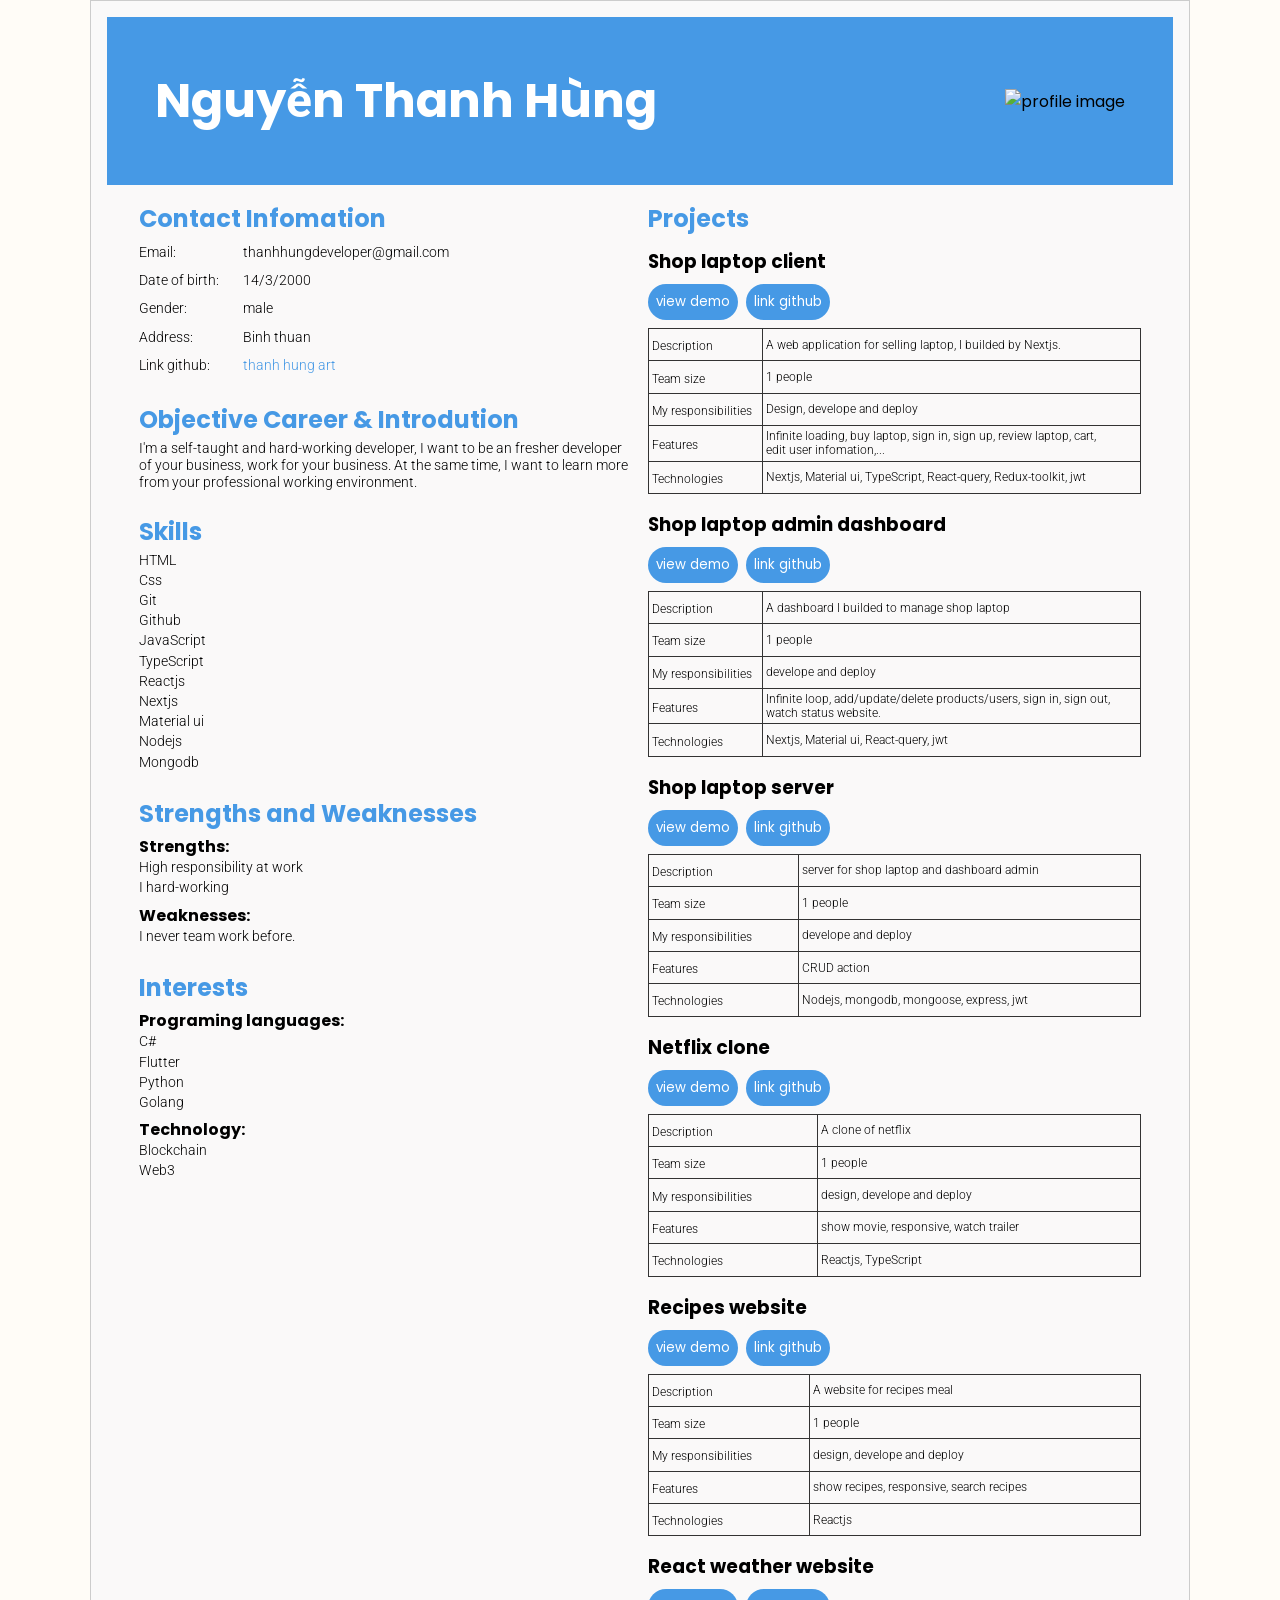
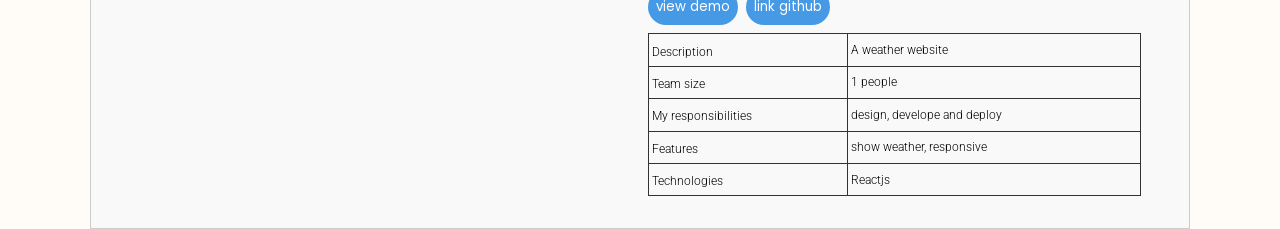
==== index.html @ 05ae8650 "change netflix clone link" ====
<!DOCTYPE html>
<html lang="en">
  <head>
    <meta charset="UTF-8" />
    <meta http-equiv="X-UA-Compatible" content="IE=edge" />
    <meta name="viewport" content="width=device-width, initial-scale=1.0" />
    <link rel="stylesheet" href="./index.css" />
    <title>Thanh hung's resume</title>
    <link rel="preconnect" href="https://fonts.googleapis.com" />
    <link rel="preconnect" href="https://fonts.gstatic.com" crossorigin />
    <link
      href="https://fonts.googleapis.com/css2?family=Poppins:wght@100;200;300;400;500;600;700;800&family=Roboto:wght@100;300;400;500;700&display=swap"
      rel="stylesheet"
    />
  </head>
  <body>
    <div class="container">
      <main>
        <header>
          <h1>Nguyễn Thanh Hùng</h1>
          <img src="" alt="profile image" />
        </header>
        <div class="body">
          <div class="column1">
            <section class="block1">
              <h2>Contact Infomation</h2>
              <ul>
                <li>
                  <h4>Email:</h4>
                  <p>thanhhungdeveloper@gmail.com</p>
                </li>
                <li>
                  <h4>Date of birth:</h4>
                  <p>14/3/2000</p>
                </li>
                <li>
                  <h4>Gender:</h4>
                  <p>male</p>
                </li>
                <li>
                  <h4>Address:</h4>
                  <p>Binh thuan</p>
                </li>
                <li>
                  <h4>Link github:</h4>
                  <a class="linkGithub" href="https://github.com/thanhhung-art" target="_blank">
                    <p>thanh hung art</p>
                  </a>
                </li>
              </ul>
            </section>
            <section class="block2">
              <h2>Objective Career & Introdution</h2>
              <p>
                I'm a self-taught and hard-working developer, I want to be an
                fresher developer of your business, work for your business. At
                the same time, I want to learn more from your professional
                working environment.
              </p>
            </section>
            <section class="block3">
              <h2>Skills</h2>
              <ul>
                <li><p>HTML</p></li>
                <li><p>Css</p></li>
                <li><p>Git</p></li>
                <li><p>Github</p></li>
                <li><p>JavaScript</p></li>
                <li><p>TypeScript</p></li>
                <li><p>Reactjs</p></li>
                <li><p>Nextjs</p></li>
                <li><p>Material ui</p></li>
                <li><p>Nodejs</p></li>
                <li><p>Mongodb</p></li>
              </ul>
            </section>
            <section class="block5">
              <h2>Strengths and Weaknesses</h2>
              <ul>
                <h3>Strengths:</h3>
                <li><p>High responsibility at work</p></li>
                <li><p>I hard-working</p></li>
              </ul>
              <ul>
                <h3>Weaknesses:</h3>
                <li><p>I never team work before.</p></li>
              </ul>
            </section>
            <section class="block6">
              <h2>Interests</h2>
              <ul>
                <h3>Programing languages:</h3>
                <li><p>C#</p></li>
                <li><p>Flutter</p></li>
                <li><p>Python</p></li>
                <li><p>Golang</p></li>
              </ul>
              <ul>
                <h3>Technology:</h3>
                <li><p>Blockchain</p></li>
                <li><p>Web3</p></li>
              </ul>
            </section>
          </div>
          <div class="column2">
            <section class="block4">
              <h2>Projects</h2>
              <ul class="container-projects"></ul>
            </section>
          </div>
        </div>
      </main>
    </div>
  </body>
  <script>
    const projects = [
      {
        name: "Shop laptop client",
        link: "https://shop-laptop.vercel.app",
        github: "https://github.com/thanhhung-art/shop-laptop",
        description:
          "A web application for selling laptop, I builded by Nextjs.",
        teamSize: "1 people",
        myResponsibilities: "Design, develope and deploy",
        features:
          "Infinite loading, buy laptop, sign in, sign up, review laptop, cart, edit user infomation,...",
        technologies:
          "Nextjs, Material ui, TypeScript, React-query, Redux-toolkit, jwt",
      },
      {
        name: "Shop laptop admin dashboard",
        link: "https://shop-laptop-admin.vercel.app",
        github: "https://github.com/thanhhung-art/shop-laptop-admin",
        description: "A dashboard I builded to manage shop laptop",
        teamSize: "1 people",
        myResponsibilities: "develope and deploy",
        features:
          "Infinite loop, add/update/delete products/users, sign in, sign out, watch status website.",
        technologies: "Nextjs, Material ui, React-query, jwt",
      },
      {
        name: "Shop laptop server",
        link: "https://github.com/thanhhung-art/shop-laptop-server",
        github: "https://github.com/thanhhung-art/shop-laptop-server",
        description: "server for shop laptop and dashboard admin",
        teamSize: "1 people",
        myResponsibilities: "develope and deploy",
        features: "CRUD action",
        technologies: "Nodejs, mongodb, mongoose, express, jwt",
      },
      {
        name: "Netflix clone",
        link: "https://netflix-clone-alpha-liard.vercel.app/",
        github: "https://github.com/thanhhung-art/netflix-clone",
        description: "A clone of netflix",
        teamSize: "1 people",
        myResponsibilities: "design, develope and deploy",
        features: "show movie, responsive, watch trailer",
        technologies: "Reactjs, TypeScript",
      },
      {
        name: "Recipes website",
        link: "https://recipes-meal.vercel.app/",
        github: "https://github.com/thanhhung-art/recipes-meal",
        description: "A website for recipes meal",
        teamSize: "1 people",
        myResponsibilities: "design, develope and deploy",
        features: "show recipes, responsive, search recipes",
        technologies: "Reactjs",
      },
      {
        name: "React weather website",
        link: "https://weather-website-firebase-react.web.app/",
        github: "https://github.com/thanhhung-art/react-weather-website",
        description: "A weather website",
        teamSize: "1 people",
        myResponsibilities: "design, develope and deploy",
        features: "show weather, responsive",
        technologies: "Reactjs",
      },
    ];
    const ul = document.querySelector(".container-projects");
    const hr = document.createElement("hr");

    projects.forEach((project) => {
      const li = document.createElement("li");
      const h3 = document.createElement("h3");
      const p = document.createElement("p");
      const wrapperLinks = document.createElement("div");
      const a = document.createElement("a");
      const h4 = document.createElement("h4");
      const table = document.createElement("table");
      const tr = document.createElement("tr");
      const td = document.createElement("td");
      const button = document.createElement("button");

      h3.innerHTML = project.name;
      a.href = project.link;
      a.target = "_blank";

      wrapperLinks.classList.add("wrapper-links");
      wrapperLinks.innerHTML = `
        <a href="${project.link}" target="_blank">
          <button class="link-button">view demo</button>
        </a>
        <a href="${project.github}" target="_blank">
          <button class="link-button">link github</button>
        </a>
      `;

      table.innerHTML = `
        <tr>
          <td><h4>Description</h4></td>
          <td><p>${project.description}</p></td>
        </tr>
        <tr>
          <td><h4>Team size</h4></td>
          <td><p>${project.teamSize}</p></td>
        </tr>
        <tr>
          <td><h4>My responsibilities</h4></td>
          <td><p>${project.myResponsibilities}</p></td>
        </tr>
        <tr>
          <td><h4>Features</h4></td>
          <td><p>${project.features}</p></td>
        </tr>
        <tr>
          <td><h4>Technologies</h4></td>
          <td><p>${project.technologies}</p></td>
        </tr>
      `;

      li.appendChild(h3);
      li.appendChild(wrapperLinks);
      li.appendChild(table);
      ul.appendChild(li);
    });
  </script>
</html>
---- index.css ----
:root {
  --color-primary: #4699e5;
  --color-secondary: #001219;
}

* {
  padding: 0;
  margin: 0;
  box-sizing: border-box;
  font-family: "Poppins","Roboto", sans-serif;
}

body {
  background: #fffcf7;
}

main {
  max-width: 1100px;
  border: 1px solid #ccc;
  margin: 0 auto;
  padding: 1rem;
  background-color: #faf9f9;
}

header {
  display: flex;
  justify-content: space-between;
  align-items: center;
  background-color: var(--color-primary);
  padding: 3rem;
}

a {
  text-decoration: none;
  color: #001219;
}

h1 {
  font-size: 3rem;
  color: #fff;
}

h2 {
  padding-bottom: 3px;
  color: var(--color-primary);  
}

h4,
p {
  font-size: 0.9rem;
  font-weight: 300;
  font-family: "Roboto", sans-serif;
}

ul {
  list-style: none;
}

ul li {
  margin-bottom: 0.2rem;
}

li h4 {
  display: inline-block;
  min-width: 100px;
}

table {
  border-collapse: collapse;
  width: 100%;
}

table td {
  border: 1px solid #333;
  padding: 0.2rem;
}

table td p {
  max-width: 350px;
}

hr {
  margin: 1rem 0;
}

.block1 li p {
  font-size: 0.9rem;
  display: inline-block;
}

.block4 ul li p {
  font-size: 12px;
  font-weight: 300;
}

.block4 ul li h4 {
  font-size: 12px;
  font-weight: 300;
}

.block4 h2 {
  margin-bottom: .5rem;
}

.block5 h3 {
  font-size: 1rem;
}

.block5 h3 {
  margin-bottom: 0;
}

.block5 ul:last-child {
  margin-top: .4rem;
}

.block6 h3 {
  font-size: 1rem;
}

.block6 ul:last-child {
  margin-top: .4rem;
}

.body {
  margin-top: 1rem;
  display: grid;
  grid-template-columns: 1fr 1fr;
  gap: 1rem;
  padding: 0 2rem;
}

.link-button {
  padding: 0.5rem;
  border-radius: 1.5rem;
  color: #fff;
  cursor: pointer;
  background-color: var(--color-primary);
  outline: none;
  border: none;
}

.column1 {
  display: flex;
  flex-direction: column;
  gap: 1.4rem;
}

.block4 ul li {
  margin-bottom: 1rem;
}

.wrapper-links {
  display: flex;
  align-items: center;
  margin: 0.5rem 0;
  gap: .5rem;
}

.linkGithub {
  color: var(--color-primary);
}


@media screen and (max-width: 768px) {
  header {
    padding: 1rem;
  }

  h2 {
    font-size: 1.2rem;
  }

  p {
    font-size: .8rem;
  }

  h3 {
    font-size: 1rem;
  }

  h1 {
    font-size: 2rem;
    max-width: 170px;
  }

  .body {
    grid-template-columns: 1fr;
    padding: 0;
  }
}
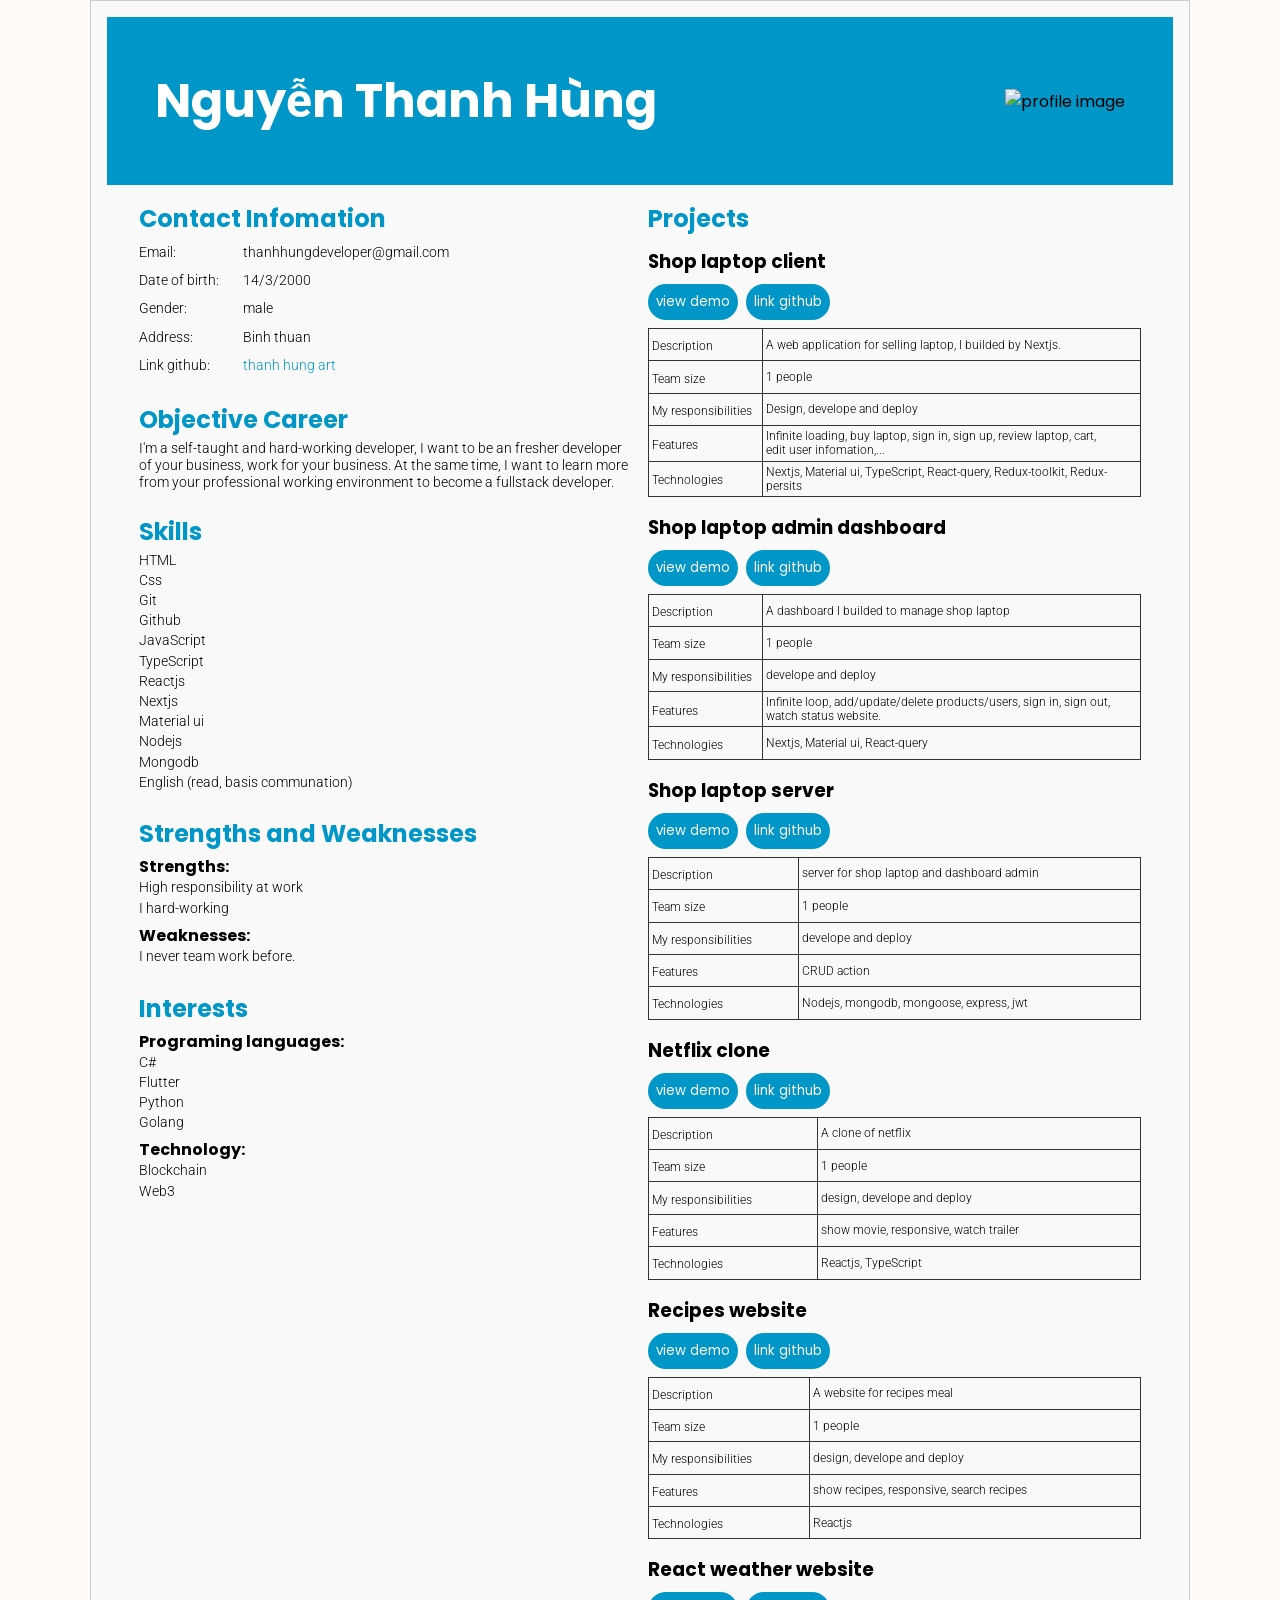
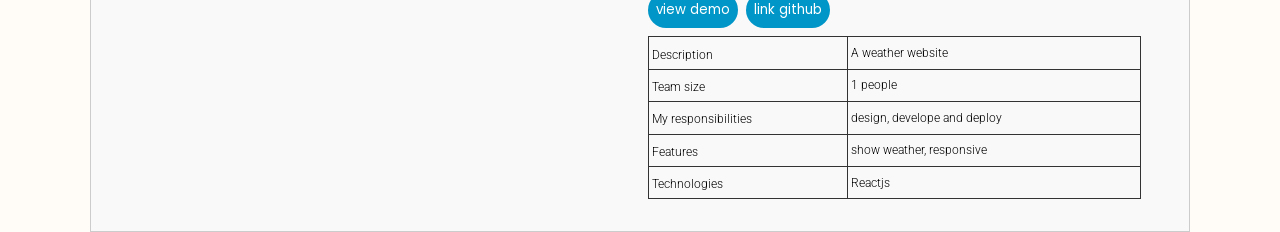
==== commit 70e1702c: "small update" ====
--- a/index.html
+++ b/index.html
@@ -22,7 +22,7 @@
         </header>
         <div class="body">
           <div class="column1">
-            <section class="block1">
+            <section class="block block1">
               <h2>Contact Infomation</h2>
               <ul>
                 <li>
@@ -49,16 +49,16 @@
                 </li>
               </ul>
             </section>
-            <section class="block2">
-              <h2>Objective Career & Introdution</h2>
+            <section class="block block2">
+              <h2>Objective Career</h2>
               <p>
                 I'm a self-taught and hard-working developer, I want to be an
                 fresher developer of your business, work for your business. At
                 the same time, I want to learn more from your professional
-                working environment.
+                working environment to become a fullstack developer.
               </p>
             </section>
-            <section class="block3">
+            <section class="block block3">
               <h2>Skills</h2>
               <ul>
                 <li><p>HTML</p></li>
@@ -72,9 +72,10 @@
                 <li><p>Material ui</p></li>
                 <li><p>Nodejs</p></li>
                 <li><p>Mongodb</p></li>
-              </ul>
-            </section>
-            <section class="block5">
+                <li><p>English (read, basis communation)</p></li>
+              </ul>
+            </section>
+            <section class="block block5">
               <h2>Strengths and Weaknesses</h2>
               <ul>
                 <h3>Strengths:</h3>
@@ -86,7 +87,7 @@
                 <li><p>I never team work before.</p></li>
               </ul>
             </section>
-            <section class="block6">
+            <section class="block block6">
               <h2>Interests</h2>
               <ul>
                 <h3>Programing languages:</h3>
@@ -103,7 +104,7 @@
             </section>
           </div>
           <div class="column2">
-            <section class="block4">
+            <section class="block block4">
               <h2>Projects</h2>
               <ul class="container-projects"></ul>
             </section>
@@ -125,7 +126,7 @@
         features:
           "Infinite loading, buy laptop, sign in, sign up, review laptop, cart, edit user infomation,...",
         technologies:
-          "Nextjs, Material ui, TypeScript, React-query, Redux-toolkit, jwt",
+          "Nextjs, Material ui, TypeScript, React-query, Redux-toolkit, Redux-persits",
       },
       {
         name: "Shop laptop admin dashboard",
@@ -136,7 +137,7 @@
         myResponsibilities: "develope and deploy",
         features:
           "Infinite loop, add/update/delete products/users, sign in, sign out, watch status website.",
-        technologies: "Nextjs, Material ui, React-query, jwt",
+        technologies: "Nextjs, Material ui, React-query",
       },
       {
         name: "Shop laptop server",
--- a/index.css
+++ b/index.css
@@ -1,5 +1,7 @@
 :root {
   --color-primary: #4699e5;
+  --color-primary: #0077b6;
+  --color-primary: #0096c7;
   --color-secondary: #001219;
 }
 
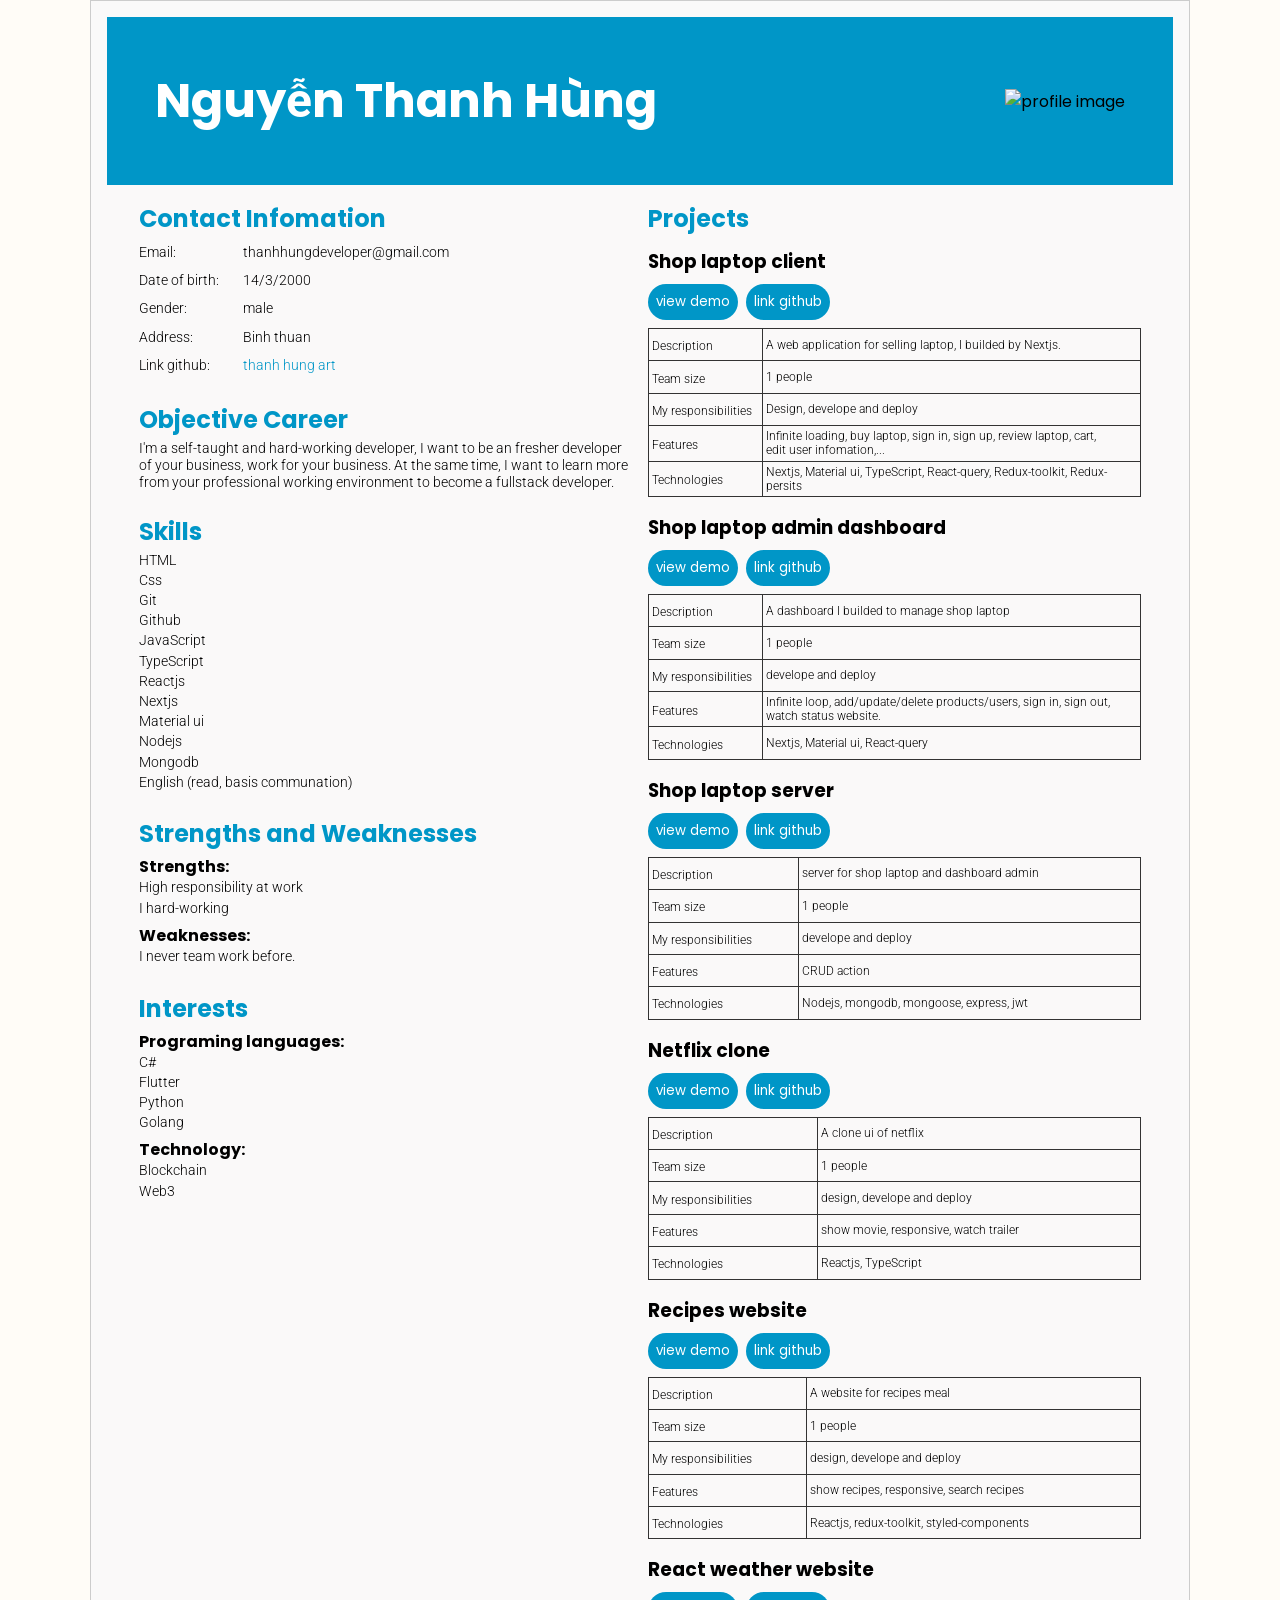
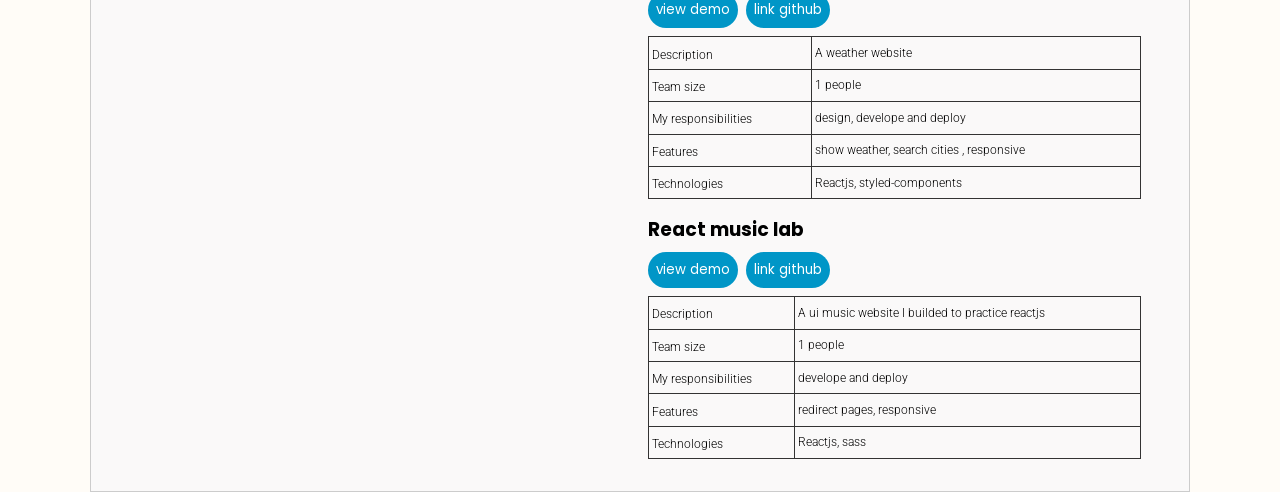
==== commit 4878108c: "add react music lab project" ====
--- a/index.html
+++ b/index.html
@@ -153,7 +153,7 @@
         name: "Netflix clone",
         link: "https://netflix-clone-alpha-liard.vercel.app/",
         github: "https://github.com/thanhhung-art/netflix-clone",
-        description: "A clone of netflix",
+        description: "A clone ui of netflix",
         teamSize: "1 people",
         myResponsibilities: "design, develope and deploy",
         features: "show movie, responsive, watch trailer",
@@ -167,7 +167,7 @@
         teamSize: "1 people",
         myResponsibilities: "design, develope and deploy",
         features: "show recipes, responsive, search recipes",
-        technologies: "Reactjs",
+        technologies: "Reactjs, redux-toolkit, styled-components",
       },
       {
         name: "React weather website",
@@ -176,9 +176,19 @@
         description: "A weather website",
         teamSize: "1 people",
         myResponsibilities: "design, develope and deploy",
-        features: "show weather, responsive",
-        technologies: "Reactjs",
-      },
+        features: "show weather, search cities ,  responsive",
+        technologies: "Reactjs, styled-components",
+      },
+      {
+        name: "React music lab",
+        link: "https://react-music-lab.vercel.app/",
+        github: "https://github.com/thanhhung-art/react-music-lab",
+        description: "A ui music website I builded to practice reactjs",
+        teamSize: "1 people",
+        myResponsibilities: "develope and deploy",
+        features: "redirect pages, responsive",
+        technologies: "Reactjs, sass",
+      }
     ];
     const ul = document.querySelector(".container-projects");
     const hr = document.createElement("hr");
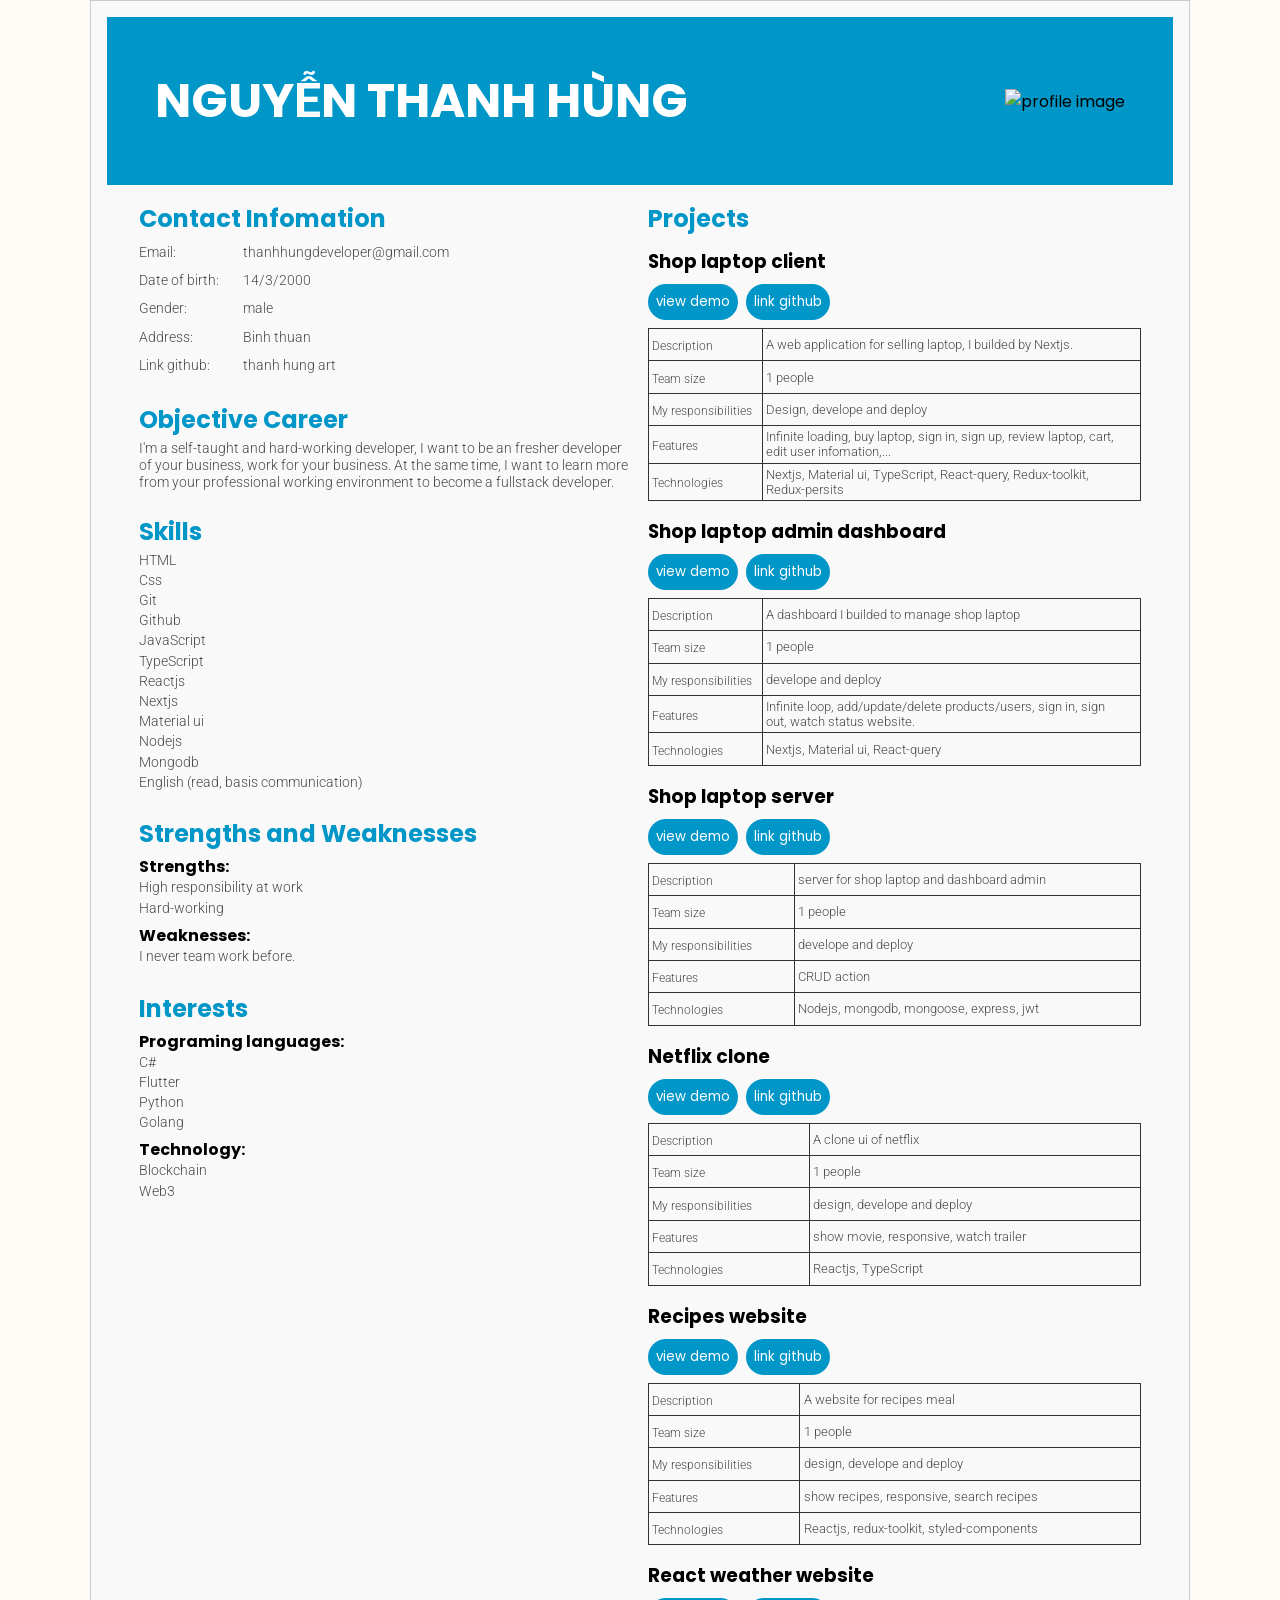
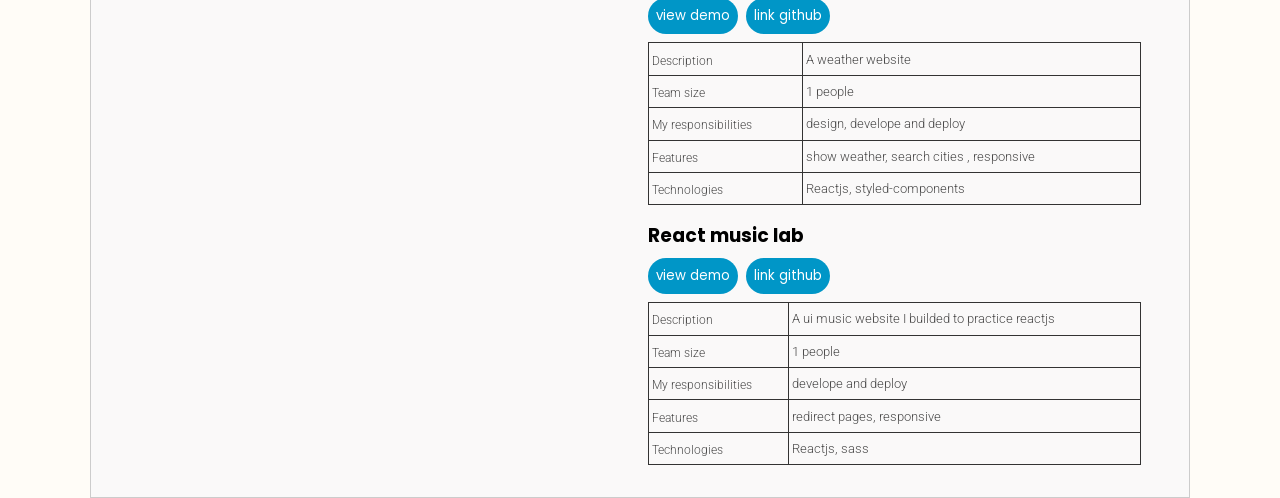
==== commit 1965ff62: "change h1 tag, change color text" ====
--- a/index.html
+++ b/index.html
@@ -17,7 +17,7 @@
     <div class="container">
       <main>
         <header>
-          <h1>Nguyễn Thanh Hùng</h1>
+          <h1>NGUYỄN THANH HÙNG</h1>
           <img src="" alt="profile image" />
         </header>
         <div class="body">
@@ -72,7 +72,7 @@
                 <li><p>Material ui</p></li>
                 <li><p>Nodejs</p></li>
                 <li><p>Mongodb</p></li>
-                <li><p>English (read, basis communation)</p></li>
+                <li><p>English (read, basis communication)</p></li>
               </ul>
             </section>
             <section class="block block5">
@@ -80,7 +80,7 @@
               <ul>
                 <h3>Strengths:</h3>
                 <li><p>High responsibility at work</p></li>
-                <li><p>I hard-working</p></li>
+                <li><p>Hard-working</p></li>
               </ul>
               <ul>
                 <h3>Weaknesses:</h3>
--- a/index.css
+++ b/index.css
@@ -52,6 +52,7 @@
   font-size: 0.9rem;
   font-weight: 300;
   font-family: "Roboto", sans-serif;
+  color: rgba(0,0,0,0.7);
 }
 
 ul {
@@ -91,7 +92,7 @@
 }
 
 .block4 ul li p {
-  font-size: 12px;
+  font-size: .8rem;
   font-weight: 300;
 }
 
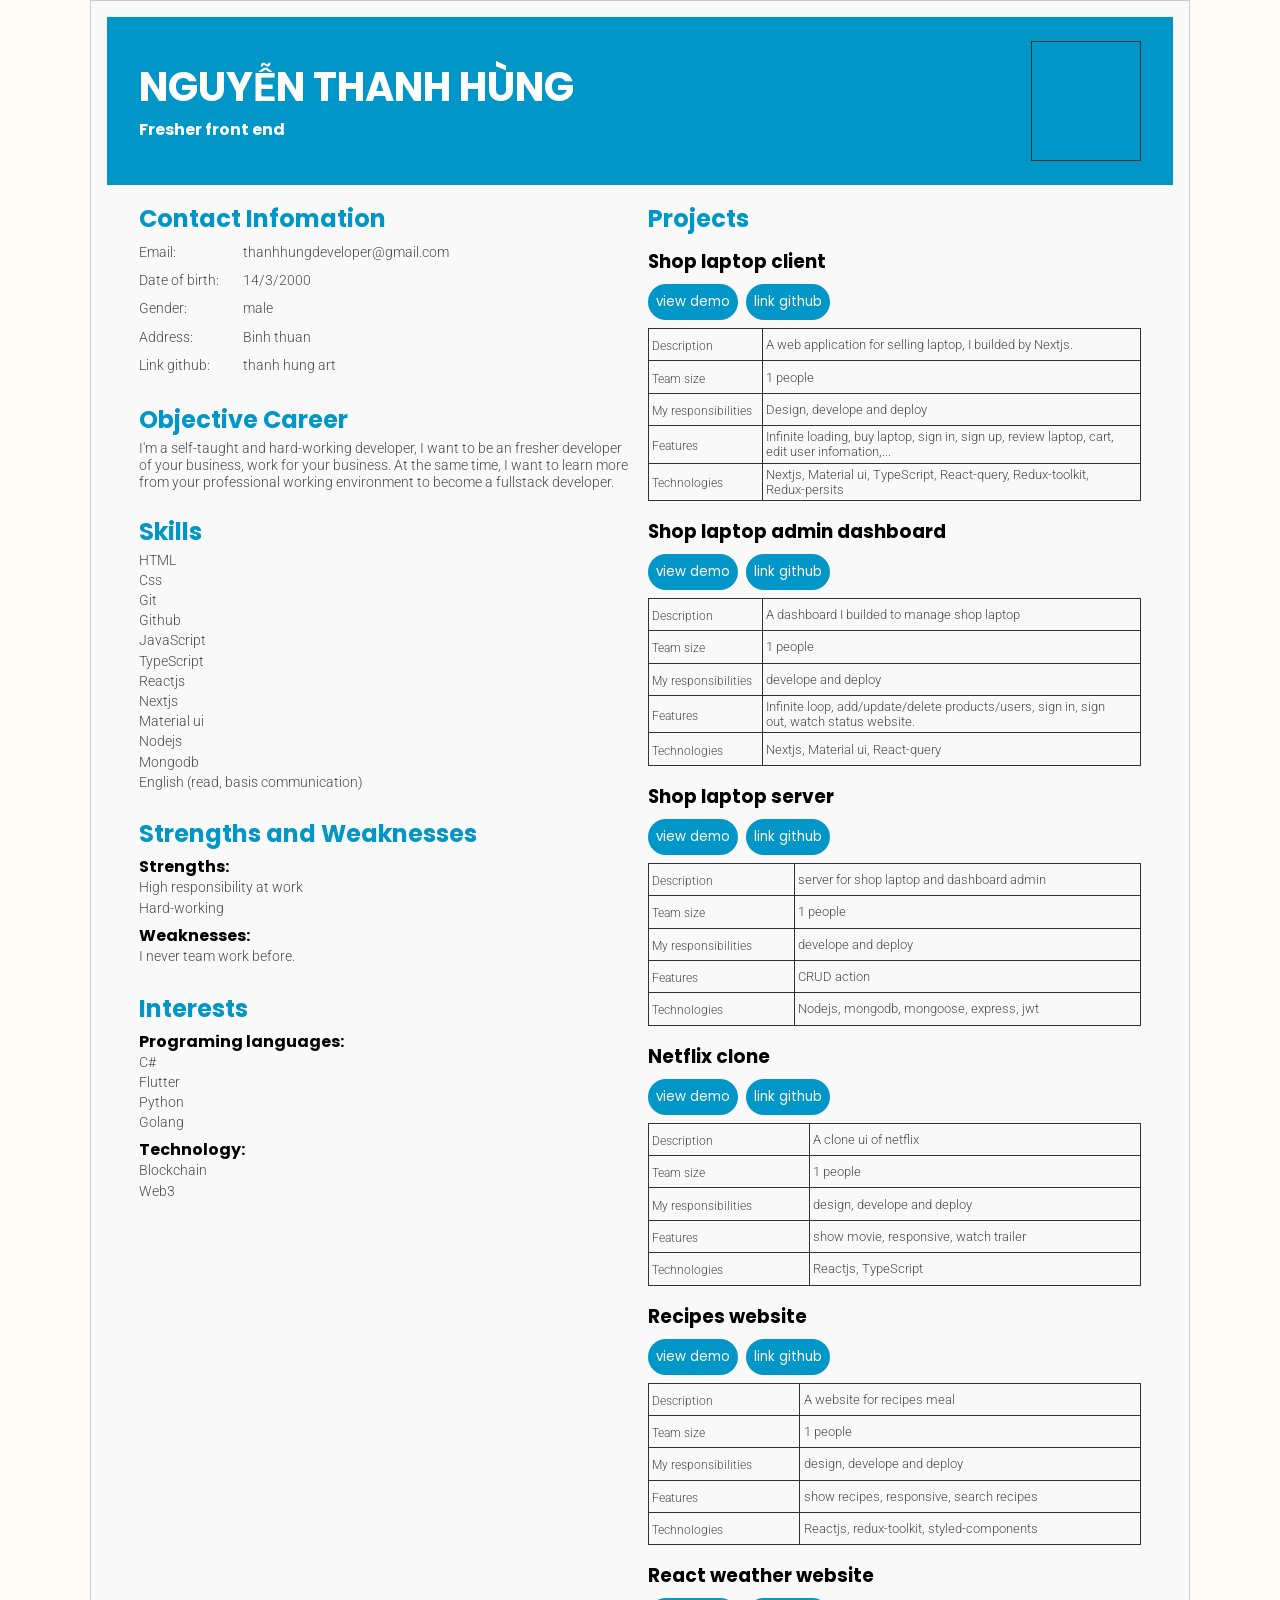
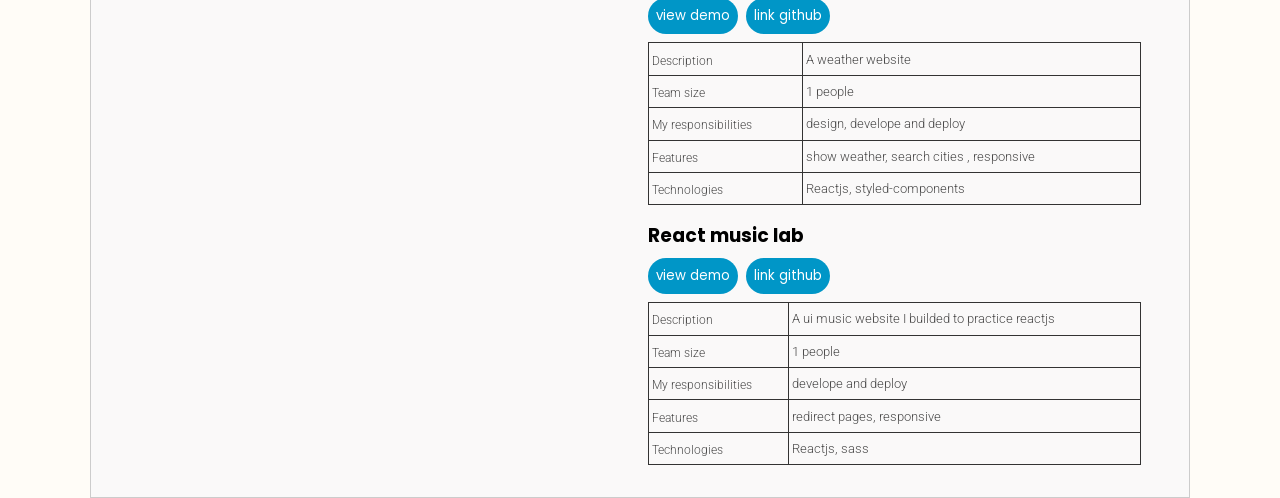
==== commit 79dbfbd4: "change header content" ====
--- a/index.html
+++ b/index.html
@@ -17,8 +17,12 @@
     <div class="container">
       <main>
         <header>
-          <h1>NGUYỄN THANH HÙNG</h1>
-          <img src="" alt="profile image" />
+          <div>
+            <h1>NGUYỄN THANH HÙNG</h1>
+            <h2>Fresher front end</h2>
+          </div>
+            <!-- <img src="" alt="profile image" /> -->
+          <div class="img-profile"></div>
         </header>
         <div class="body">
           <div class="column1">
--- a/index.css
+++ b/index.css
@@ -29,7 +29,7 @@
   justify-content: space-between;
   align-items: center;
   background-color: var(--color-primary);
-  padding: 3rem;
+  padding: 1.5rem 2rem;
 }
 
 a {
@@ -38,13 +38,18 @@
 }
 
 h1 {
-  font-size: 3rem;
+  font-size: 2.5rem;
   color: #fff;
 }
 
 h2 {
   padding-bottom: 3px;
   color: var(--color-primary);  
+}
+
+header h2 {
+  color: #fff;
+  font-size: 1rem;
 }
 
 h4,
@@ -84,6 +89,12 @@
 
 hr {
   margin: 1rem 0;
+}
+
+.img-profile {
+  width: 110px;
+  height: 120px;
+  border: 1px solid #333;
 }
 
 .block1 li p {
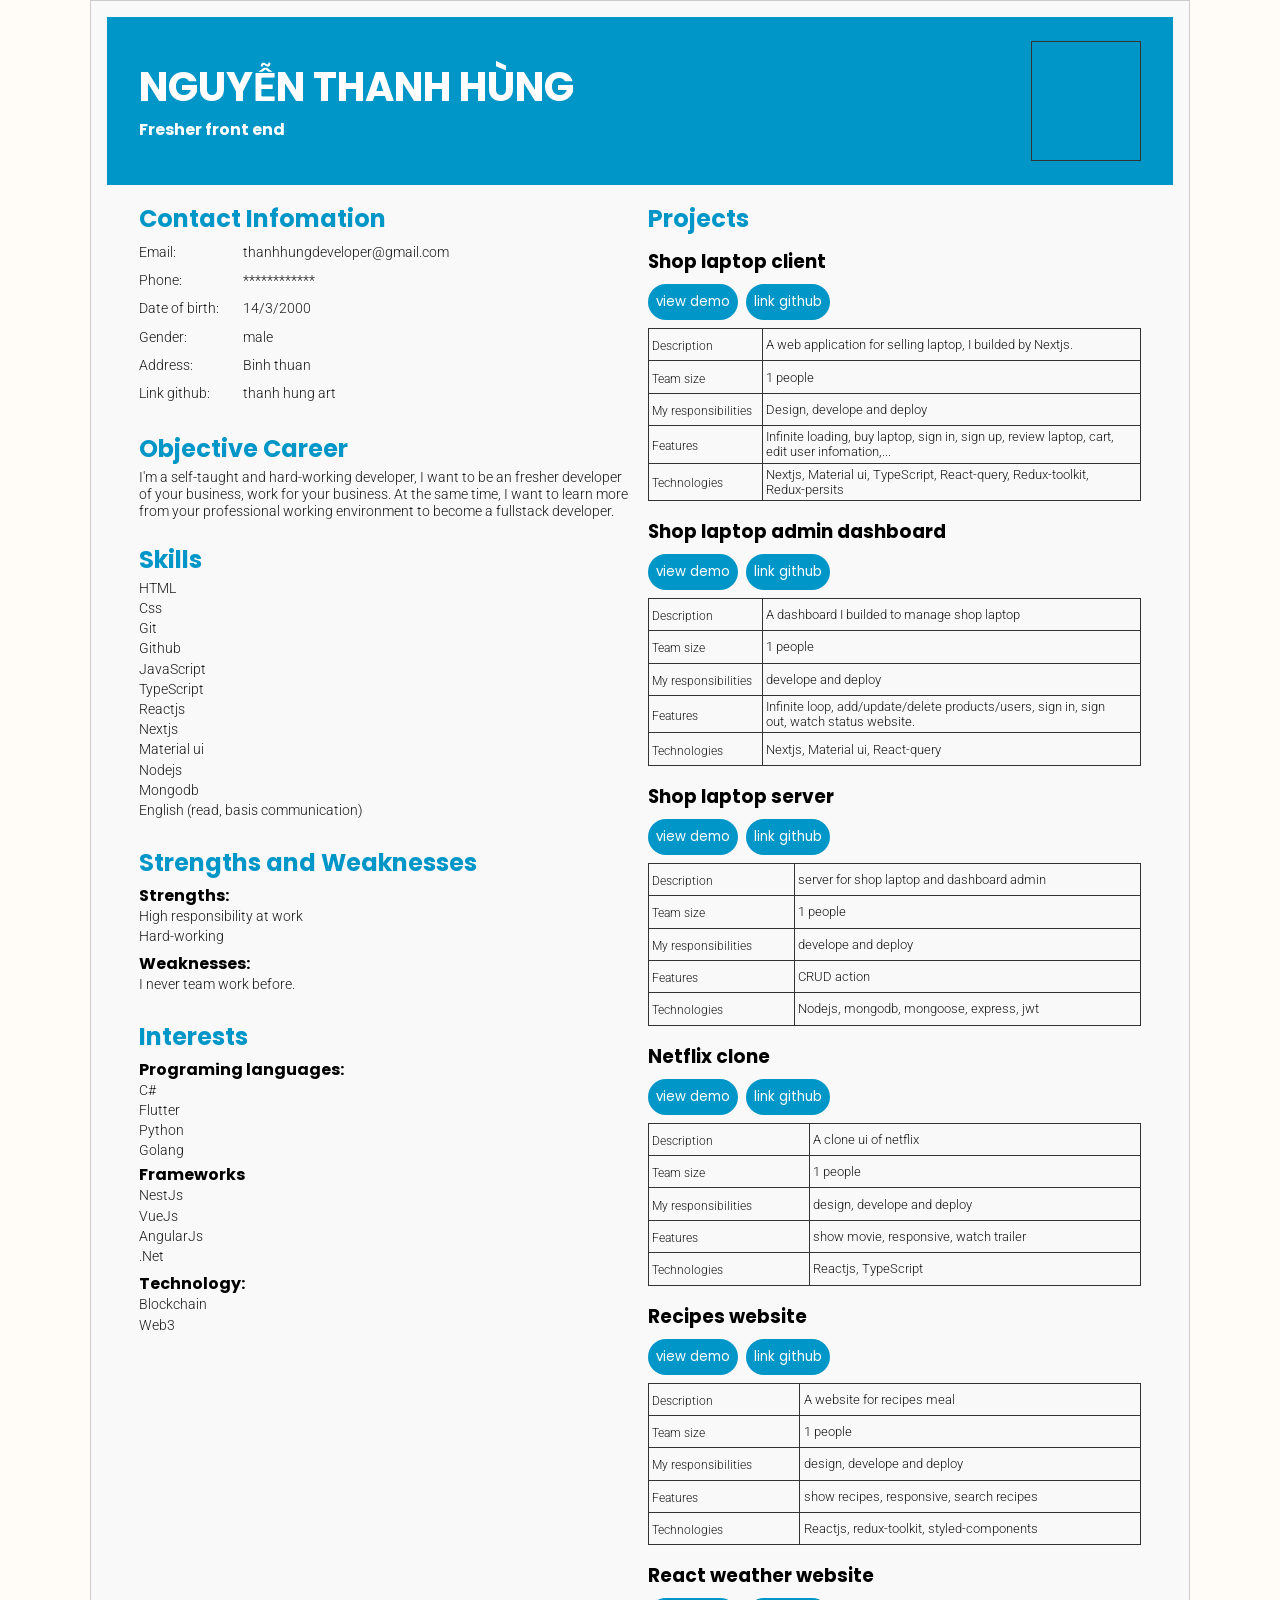
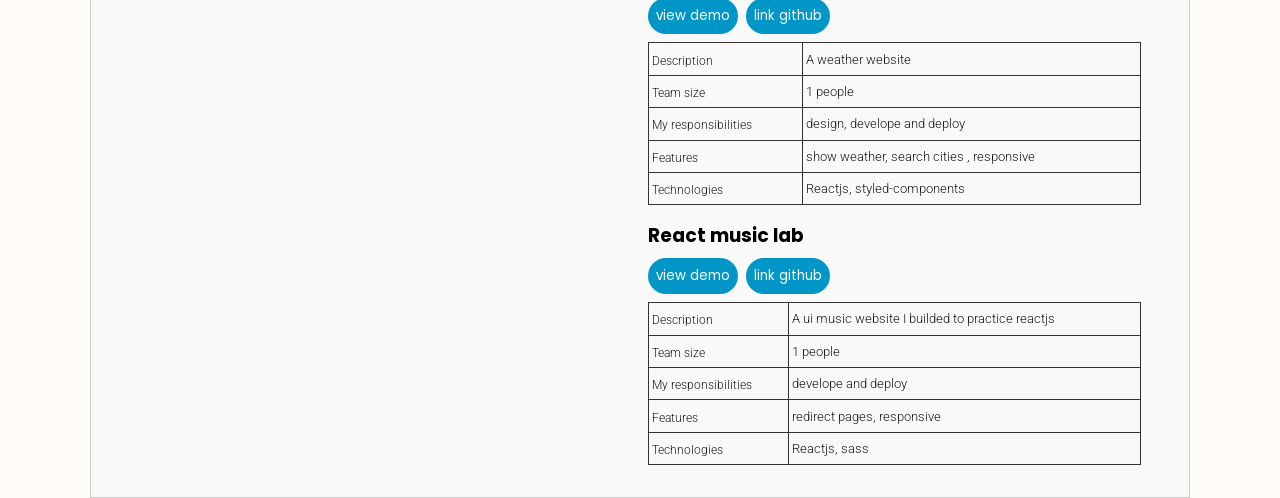
==== commit f89af774: "change color text" ====
--- a/index.html
+++ b/index.html
@@ -34,6 +34,10 @@
                   <p>thanhhungdeveloper@gmail.com</p>
                 </li>
                 <li>
+                  <h4>Phone:</h4>
+                  <p>************</p>
+                </li>
+                <li>
                   <h4>Date of birth:</h4>
                   <p>14/3/2000</p>
                 </li>
@@ -101,6 +105,13 @@
                 <li><p>Golang</p></li>
               </ul>
               <ul>
+                <h3>Frameworks</h3>
+                <li><p>NestJs</p></li>
+                <li><p>VueJs</p></li>
+                <li><p>AngularJs</p></li>
+                <li><p>.Net</p></li>
+              </ul>
+              <ul>
                 <h3>Technology:</h3>
                 <li><p>Blockchain</p></li>
                 <li><p>Web3</p></li>
--- a/index.css
+++ b/index.css
@@ -34,7 +34,7 @@
 
 a {
   text-decoration: none;
-  color: #001219;
+  color: var(--color-secondary);
 }
 
 h1 {
@@ -57,7 +57,7 @@
   font-size: 0.9rem;
   font-weight: 300;
   font-family: "Roboto", sans-serif;
-  color: rgba(0,0,0,0.7);
+  color: rgba(0,0,0,0.9);
 }
 
 ul {
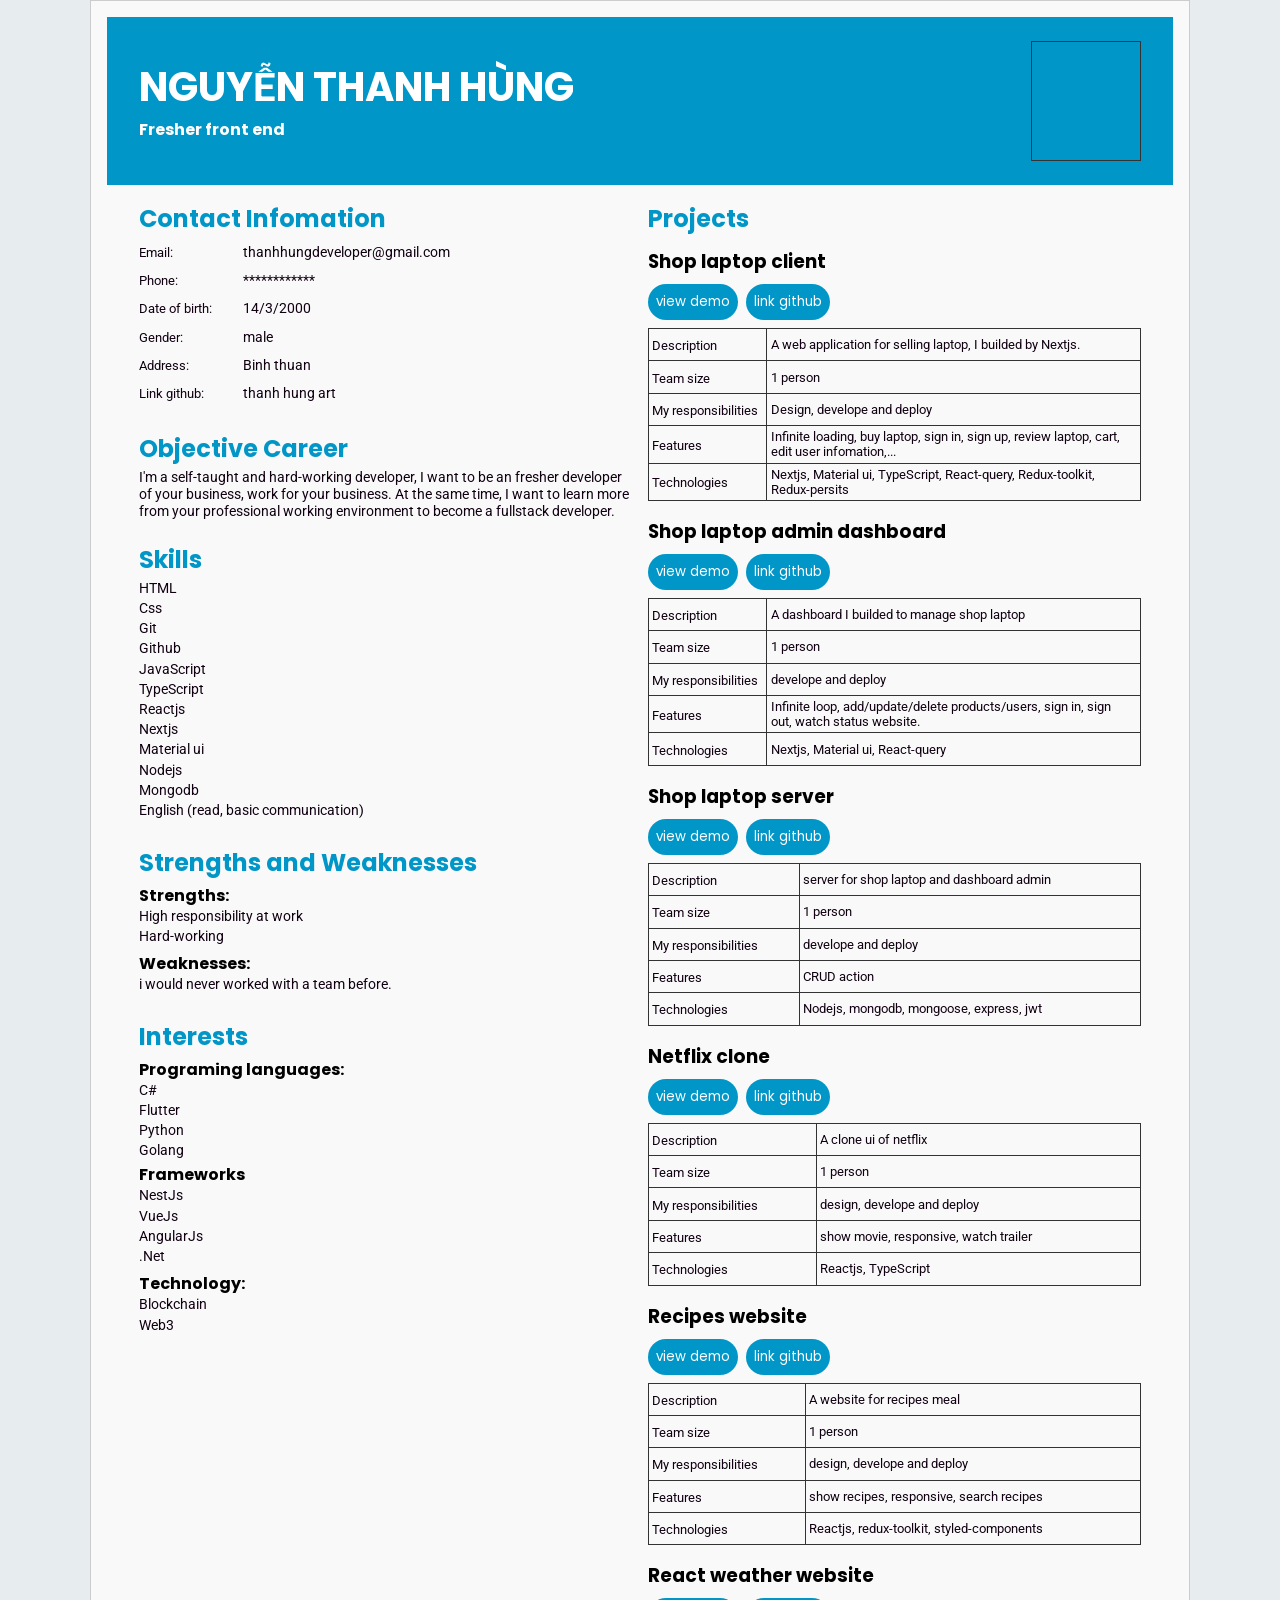
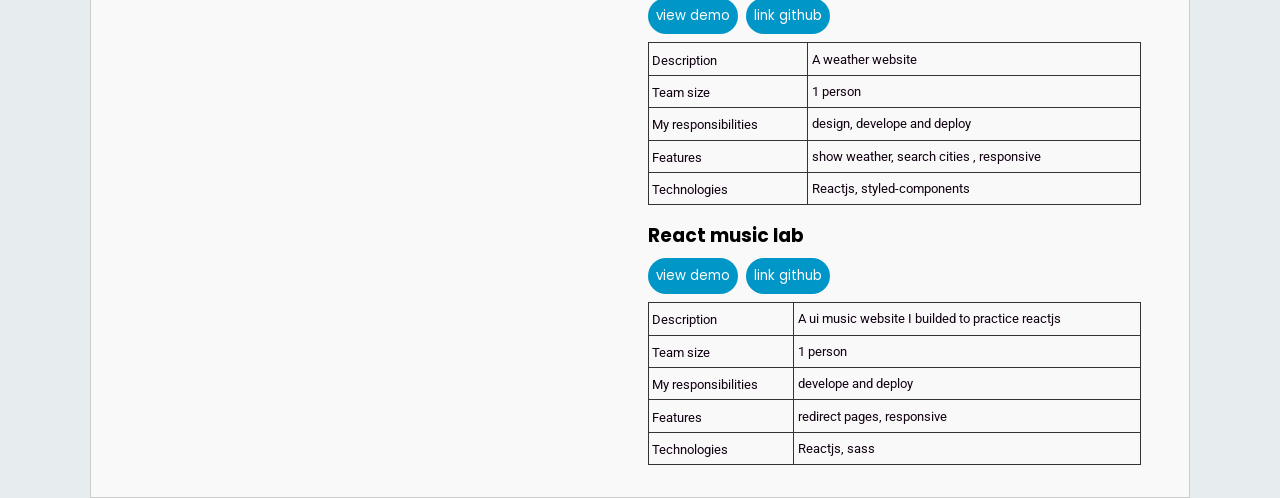
==== commit 2ae7f9b9: "small updates" ====
--- a/index.html
+++ b/index.html
@@ -80,7 +80,7 @@
                 <li><p>Material ui</p></li>
                 <li><p>Nodejs</p></li>
                 <li><p>Mongodb</p></li>
-                <li><p>English (read, basis communication)</p></li>
+                <li><p>English (read, basic communication)</p></li>
               </ul>
             </section>
             <section class="block block5">
@@ -92,7 +92,7 @@
               </ul>
               <ul>
                 <h3>Weaknesses:</h3>
-                <li><p>I never team work before.</p></li>
+                <li><p>i would never worked with a team before.</p></li>
               </ul>
             </section>
             <section class="block block6">
@@ -136,7 +136,7 @@
         github: "https://github.com/thanhhung-art/shop-laptop",
         description:
           "A web application for selling laptop, I builded by Nextjs.",
-        teamSize: "1 people",
+        teamSize: "1 person",
         myResponsibilities: "Design, develope and deploy",
         features:
           "Infinite loading, buy laptop, sign in, sign up, review laptop, cart, edit user infomation,...",
@@ -148,7 +148,7 @@
         link: "https://shop-laptop-admin.vercel.app",
         github: "https://github.com/thanhhung-art/shop-laptop-admin",
         description: "A dashboard I builded to manage shop laptop",
-        teamSize: "1 people",
+        teamSize: "1 person",
         myResponsibilities: "develope and deploy",
         features:
           "Infinite loop, add/update/delete products/users, sign in, sign out, watch status website.",
@@ -159,7 +159,7 @@
         link: "https://github.com/thanhhung-art/shop-laptop-server",
         github: "https://github.com/thanhhung-art/shop-laptop-server",
         description: "server for shop laptop and dashboard admin",
-        teamSize: "1 people",
+        teamSize: "1 person",
         myResponsibilities: "develope and deploy",
         features: "CRUD action",
         technologies: "Nodejs, mongodb, mongoose, express, jwt",
@@ -169,7 +169,7 @@
         link: "https://netflix-clone-alpha-liard.vercel.app/",
         github: "https://github.com/thanhhung-art/netflix-clone",
         description: "A clone ui of netflix",
-        teamSize: "1 people",
+        teamSize: "1 person",
         myResponsibilities: "design, develope and deploy",
         features: "show movie, responsive, watch trailer",
         technologies: "Reactjs, TypeScript",
@@ -179,7 +179,7 @@
         link: "https://recipes-meal.vercel.app/",
         github: "https://github.com/thanhhung-art/recipes-meal",
         description: "A website for recipes meal",
-        teamSize: "1 people",
+        teamSize: "1 person",
         myResponsibilities: "design, develope and deploy",
         features: "show recipes, responsive, search recipes",
         technologies: "Reactjs, redux-toolkit, styled-components",
@@ -189,7 +189,7 @@
         link: "https://weather-website-firebase-react.web.app/",
         github: "https://github.com/thanhhung-art/react-weather-website",
         description: "A weather website",
-        teamSize: "1 people",
+        teamSize: "1 person",
         myResponsibilities: "design, develope and deploy",
         features: "show weather, search cities ,  responsive",
         technologies: "Reactjs, styled-components",
@@ -199,7 +199,7 @@
         link: "https://react-music-lab.vercel.app/",
         github: "https://github.com/thanhhung-art/react-music-lab",
         description: "A ui music website I builded to practice reactjs",
-        teamSize: "1 people",
+        teamSize: "1 person",
         myResponsibilities: "develope and deploy",
         features: "redirect pages, responsive",
         technologies: "Reactjs, sass",
--- a/index.css
+++ b/index.css
@@ -3,6 +3,8 @@
   --color-primary: #0077b6;
   --color-primary: #0096c7;
   --color-secondary: #001219;
+  --color-text: #001524;
+  --color-text: #100012;
 }
 
 * {
@@ -13,7 +15,7 @@
 }
 
 body {
-  background: #fffcf7;
+  background-color: #e7ecef;
 }
 
 main {
@@ -55,9 +57,9 @@
 h4,
 p {
   font-size: 0.9rem;
-  font-weight: 300;
+  font-weight: 400;
   font-family: "Roboto", sans-serif;
-  color: rgba(0,0,0,0.9);
+  color: var(--color-text);
 }
 
 ul {
@@ -102,14 +104,9 @@
   display: inline-block;
 }
 
-.block4 ul li p {
+.block4 ul li p,h4 {
   font-size: .8rem;
-  font-weight: 300;
-}
-
-.block4 ul li h4 {
-  font-size: 12px;
-  font-weight: 300;
+  font-weight: 400;
 }
 
 .block4 h2 {
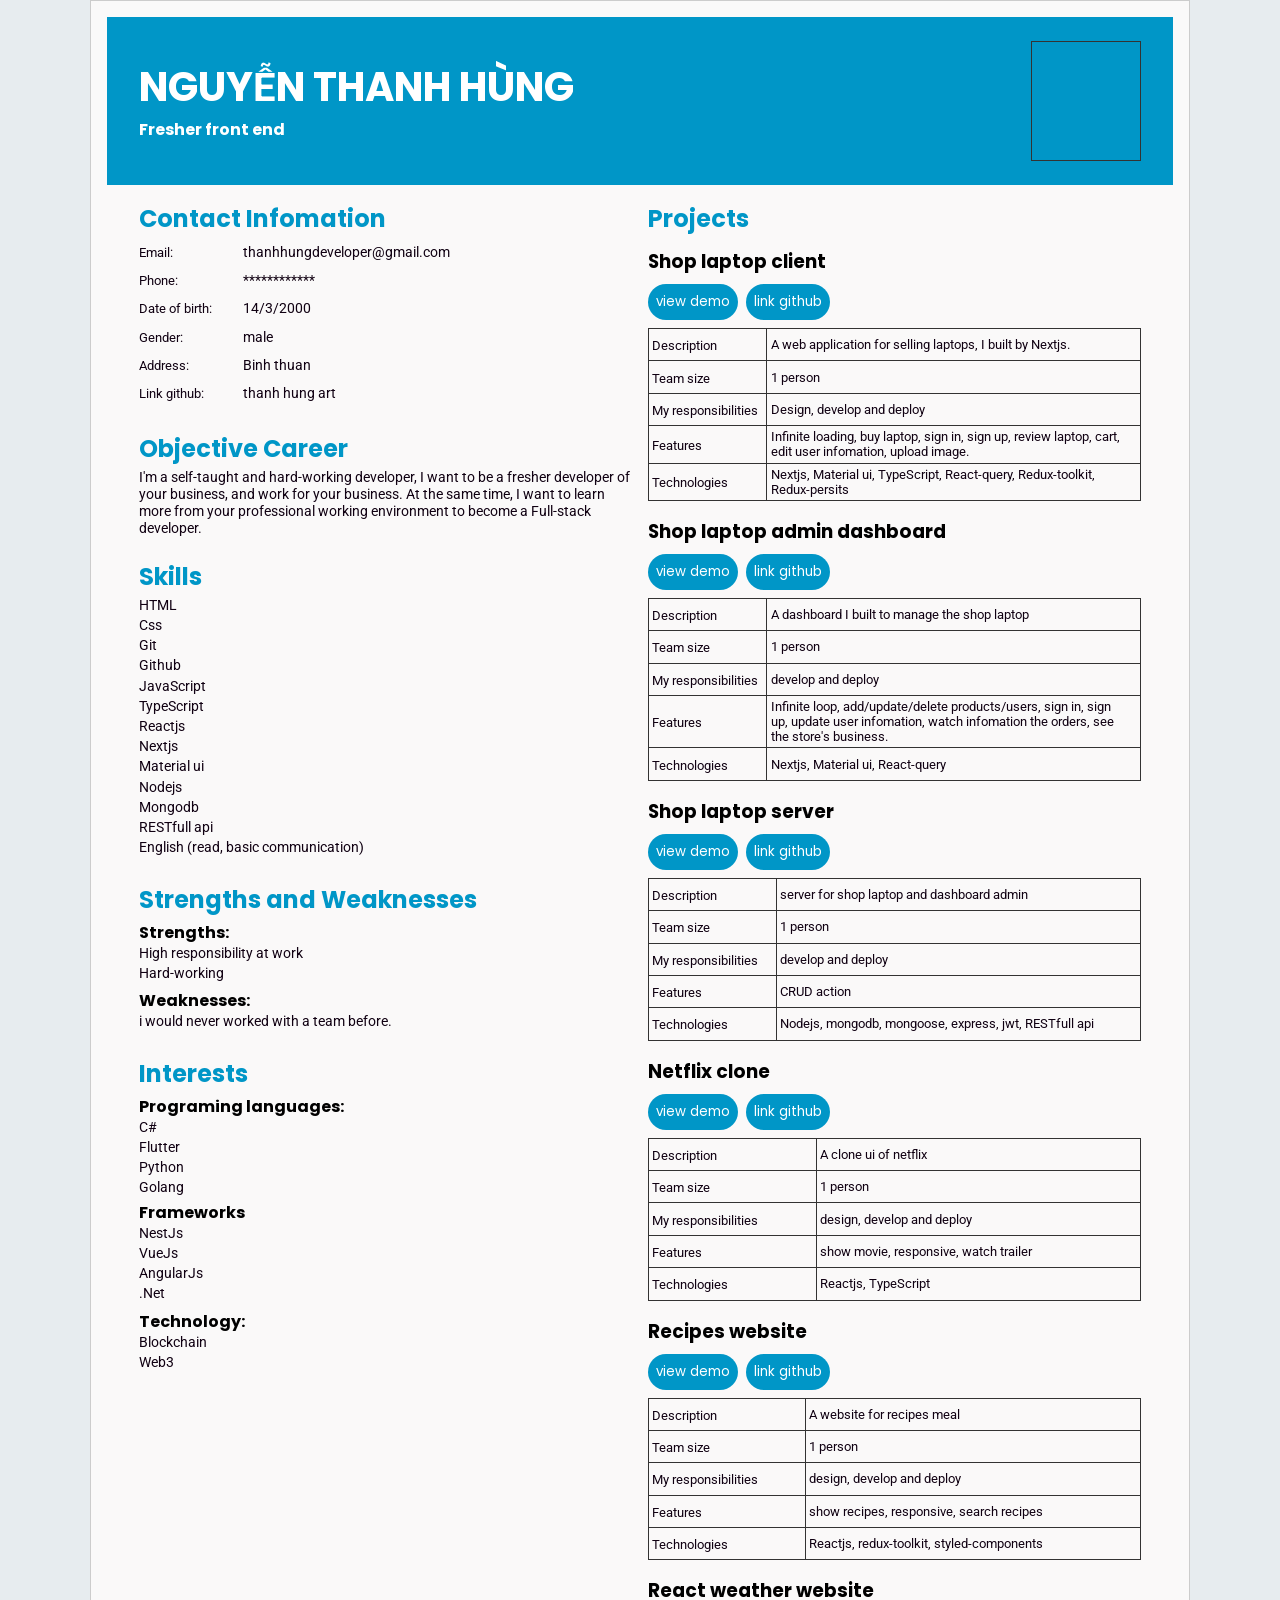
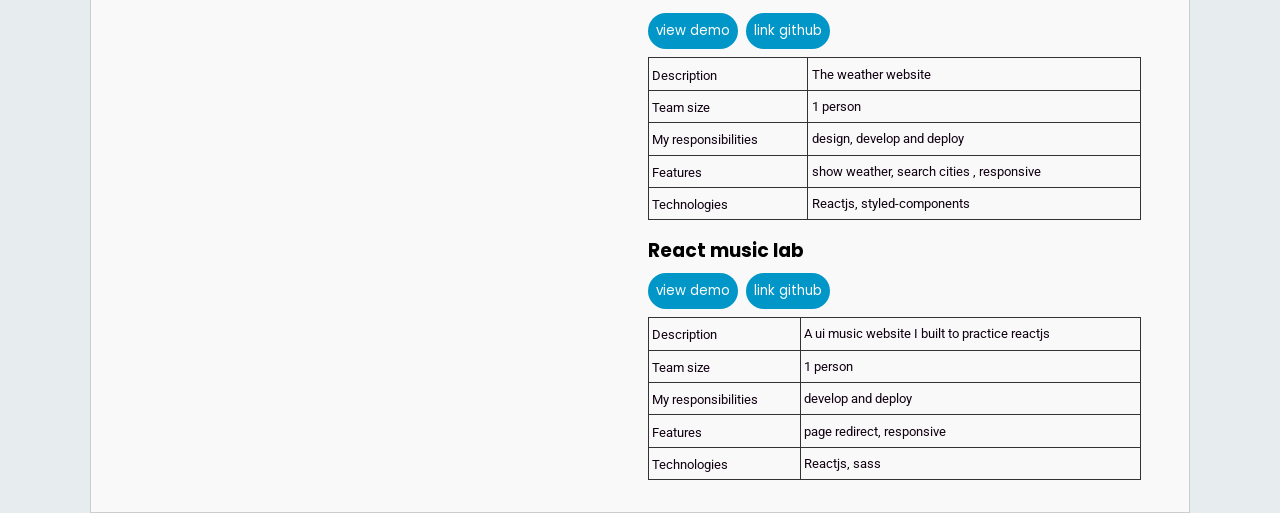
==== commit 7fcfb3ec: "small updates" ====
--- a/index.html
+++ b/index.html
@@ -60,10 +60,7 @@
             <section class="block block2">
               <h2>Objective Career</h2>
               <p>
-                I'm a self-taught and hard-working developer, I want to be an
-                fresher developer of your business, work for your business. At
-                the same time, I want to learn more from your professional
-                working environment to become a fullstack developer.
+                I'm a self-taught and hard-working developer, I want to be a fresher developer of your business, and work for your business. At the same time, I want to learn more from your professional working environment to become a Full-stack developer.
               </p>
             </section>
             <section class="block block3">
@@ -80,6 +77,7 @@
                 <li><p>Material ui</p></li>
                 <li><p>Nodejs</p></li>
                 <li><p>Mongodb</p></li>
+                <li><p>RESTfull api</p></li>
                 <li><p>English (read, basic communication)</p></li>
               </ul>
             </section>
@@ -135,11 +133,11 @@
         link: "https://shop-laptop.vercel.app",
         github: "https://github.com/thanhhung-art/shop-laptop",
         description:
-          "A web application for selling laptop, I builded by Nextjs.",
-        teamSize: "1 person",
-        myResponsibilities: "Design, develope and deploy",
+          "A web application for selling laptops, I built by Nextjs.",
+        teamSize: "1 person",
+        myResponsibilities: "Design, develop and deploy",
         features:
-          "Infinite loading, buy laptop, sign in, sign up, review laptop, cart, edit user infomation,...",
+          "Infinite loading, buy laptop, sign in, sign up, review laptop, cart, edit user infomation, upload image.",
         technologies:
           "Nextjs, Material ui, TypeScript, React-query, Redux-toolkit, Redux-persits",
       },
@@ -147,11 +145,11 @@
         name: "Shop laptop admin dashboard",
         link: "https://shop-laptop-admin.vercel.app",
         github: "https://github.com/thanhhung-art/shop-laptop-admin",
-        description: "A dashboard I builded to manage shop laptop",
-        teamSize: "1 person",
-        myResponsibilities: "develope and deploy",
+        description: "A dashboard I built to manage the shop laptop",
+        teamSize: "1 person",
+        myResponsibilities: "develop and deploy",
         features:
-          "Infinite loop, add/update/delete products/users, sign in, sign out, watch status website.",
+          "Infinite loop, add/update/delete products/users, sign in, sign up, update user infomation, watch infomation the orders, see the store's business.",
         technologies: "Nextjs, Material ui, React-query",
       },
       {
@@ -160,9 +158,9 @@
         github: "https://github.com/thanhhung-art/shop-laptop-server",
         description: "server for shop laptop and dashboard admin",
         teamSize: "1 person",
-        myResponsibilities: "develope and deploy",
+        myResponsibilities: "develop and deploy",
         features: "CRUD action",
-        technologies: "Nodejs, mongodb, mongoose, express, jwt",
+        technologies: "Nodejs, mongodb, mongoose, express, jwt, RESTfull api",
       },
       {
         name: "Netflix clone",
@@ -170,7 +168,7 @@
         github: "https://github.com/thanhhung-art/netflix-clone",
         description: "A clone ui of netflix",
         teamSize: "1 person",
-        myResponsibilities: "design, develope and deploy",
+        myResponsibilities: "design, develop and deploy",
         features: "show movie, responsive, watch trailer",
         technologies: "Reactjs, TypeScript",
       },
@@ -180,7 +178,7 @@
         github: "https://github.com/thanhhung-art/recipes-meal",
         description: "A website for recipes meal",
         teamSize: "1 person",
-        myResponsibilities: "design, develope and deploy",
+        myResponsibilities: "design, develop and deploy",
         features: "show recipes, responsive, search recipes",
         technologies: "Reactjs, redux-toolkit, styled-components",
       },
@@ -188,9 +186,9 @@
         name: "React weather website",
         link: "https://weather-website-firebase-react.web.app/",
         github: "https://github.com/thanhhung-art/react-weather-website",
-        description: "A weather website",
-        teamSize: "1 person",
-        myResponsibilities: "design, develope and deploy",
+        description: "The weather website",
+        teamSize: "1 person",
+        myResponsibilities: "design, develop and deploy",
         features: "show weather, search cities ,  responsive",
         technologies: "Reactjs, styled-components",
       },
@@ -198,10 +196,10 @@
         name: "React music lab",
         link: "https://react-music-lab.vercel.app/",
         github: "https://github.com/thanhhung-art/react-music-lab",
-        description: "A ui music website I builded to practice reactjs",
-        teamSize: "1 person",
-        myResponsibilities: "develope and deploy",
-        features: "redirect pages, responsive",
+        description: "A ui music website I built to practice reactjs",
+        teamSize: "1 person",
+        myResponsibilities: "develop and deploy",
+        features: "page redirect, responsive",
         technologies: "Reactjs, sass",
       }
     ];
